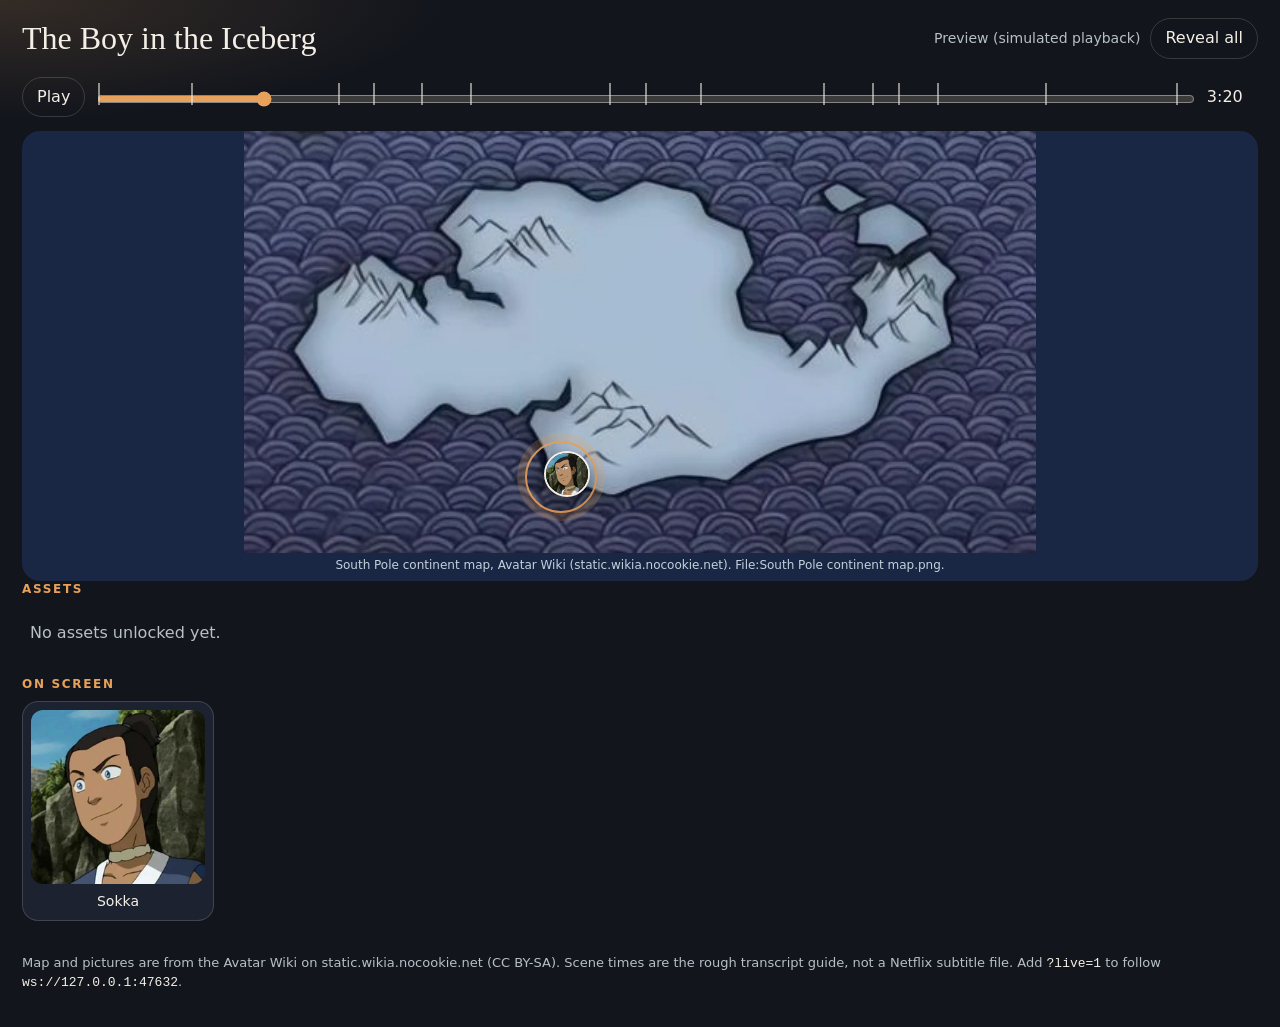
==== index.html @ 8153509a "Who's Here companion preview" ====
<!DOCTYPE html>
<html lang="en">
  <head>
    <meta charset="utf-8" />
    <meta name="viewport" content="width=device-width, initial-scale=1" />
    <title>Who's Here</title>
    <link rel="stylesheet" href="app.css" />
  </head>
  <body>
    <header>
      <h1 id="title">The Boy in the Iceberg</h1>
      <div class="cluster">
        <p id="connection">Preview (simulated playback)</p>
        <button id="reveal-all" type="button" aria-pressed="false">Reveal all</button>
      </div>
    </header>

    <div class="progress">
      <button id="play" type="button">Play</button>
      <div class="track">
        <input id="scrub" type="range" min="0" max="1365" value="200" aria-label="Episode position" />
        <div id="markers"></div>
      </div>
      <span id="clock">3:20</span>
    </div>

    <div id="stage">
      <div id="map-view">
        <div id="map-stage">
          <img id="map" alt="South Pole continent, Avatar Wiki map" src="images/south-pole-map.png" />
          <div id="scene-ring" hidden></div>
          <div id="pins"></div>
        </div>
        <p id="map-credit"></p>
      </div>
      <div id="detail" hidden>
        <button id="back" type="button">Back to map</button>
        <div id="detail-body"></div>
      </div>
    </div>

    <section>
      <h2>Assets</h2>
      <div id="assets" class="row"></div>
    </section>

    <section>
      <h2>On screen</h2>
      <div id="onscreen" class="row"></div>
    </section>

    <svg id="arrow" aria-hidden="true">
      <line id="arrow-line"></line>
    </svg>
    <p id="offmap" hidden>Asset not on map</p>

    <footer>
      <p>
        Map and pictures are from the Avatar Wiki on static.wikia.nocookie.net (CC BY-SA). Scene times are the
        rough transcript guide, not a Netflix subtitle file. Add <code>?live=1</code> to follow
        <code>ws://127.0.0.1:47632</code>.
      </p>
    </footer>
    <script src="lookup.js"></script>
    <script src="app.js"></script>
  </body>
</html>
---- app.css ----
:root {
  color-scheme: dark;
  --bg: #12151c;
  --ink: #f4efe6;
  --muted: #b7c0c8;
  --amber: #e7a15a;
  --line: rgba(244, 239, 230, 0.16);
  --card: #1c2230;
}

* { box-sizing: border-box; }

body {
  margin: 0;
  min-height: 100vh;
  background:
    radial-gradient(900px 240px at 0% 0%, rgba(231, 161, 90, 0.16), transparent 50%),
    var(--bg);
  color: var(--ink);
  font: 16px/1.4 "Segoe UI", system-ui, sans-serif;
}

header {
  display: flex;
  justify-content: space-between;
  align-items: center;
  gap: 16px;
  padding: 16px 22px 8px;
}

h1 {
  margin: 0;
  font-family: Palatino, Georgia, serif;
  font-weight: 500;
  font-size: 32px;
}

h2 {
  margin: 0 0 8px;
  padding: 0 22px;
  font-size: 12px;
  letter-spacing: 0.14em;
  text-transform: uppercase;
  color: var(--amber);
}

.cluster { display: flex; align-items: center; gap: 10px; }

#connection {
  margin: 0;
  color: var(--muted);
  font-size: 14px;
}

button, .card {
  font: inherit;
  color: inherit;
  background: transparent;
  border: 1px solid var(--line);
  border-radius: 999px;
  cursor: pointer;
}

#reveal-all, #play, #back {
  padding: 8px 14px;
}

#reveal-all[aria-pressed="true"], #play.on {
  background: var(--amber);
  color: #1b130c;
  border-color: transparent;
  font-weight: 650;
}

.progress {
  display: grid;
  grid-template-columns: auto 1fr auto;
  gap: 12px;
  align-items: center;
  padding: 8px 22px 14px;
}

.track { position: relative; height: 28px; }

#scrub {
  position: absolute;
  inset: 8px 0 auto;
  width: 100%;
  margin: 0;
  accent-color: var(--amber);
}

#markers { position: absolute; inset: 0; pointer-events: none; }

.marker {
  position: absolute;
  top: 0;
  width: 2px;
  height: 22px;
  background: rgba(244, 239, 230, 0.55);
  transform: translateX(-1px);
  pointer-events: auto;
}

.marker:hover::after {
  content: attr(data-name);
  position: absolute;
  left: 50%;
  top: 24px;
  transform: translateX(-50%);
  white-space: nowrap;
  background: #0e1218;
  border: 1px solid var(--line);
  color: var(--ink);
  padding: 4px 8px;
  border-radius: 8px;
  font-size: 12px;
  z-index: 3;
}

#clock { font-variant-numeric: tabular-nums; min-width: 3.2em; }

#stage {
  height: 50vh;
  margin: 0 22px;
  border-radius: 18px;
  overflow: hidden;
  background: #1a2744;
  position: relative;
}

#map-view, #detail { height: 100%; }

#map-stage {
  position: relative;
  height: calc(100% - 28px);
  width: min(100%, calc((50vh - 28px) * 539 / 287));
  margin: 0 auto;
}

#map { width: 100%; height: 100%; object-fit: fill; display: block; }

#scene-ring {
  position: absolute;
  width: 72px;
  height: 72px;
  border-radius: 50%;
  border: 2px solid rgba(231, 161, 90, 0.9);
  box-shadow: 0 0 0 8px rgba(231, 161, 90, 0.2);
  transform: translate(-50%, -50%);
  pointer-events: none;
}

.pin {
  position: absolute;
  width: 46px;
  height: 46px;
  border-radius: 50%;
  overflow: hidden;
  transform: translate(-50%, -50%);
  border: 2px solid #f4efe6;
  background: #10141c;
  box-shadow: 0 6px 16px rgba(0, 0, 0, 0.35);
}

.pin.place, .pin.object { width: 36px; height: 36px; border-radius: 8px; }
.pin img { width: 100%; height: 100%; object-fit: cover; }

#map-credit {
  margin: 0;
  padding: 4px 10px 6px;
  color: #c5d0dc;
  font-size: 12px;
  text-align: center;
}

#detail { padding: 18px 22px; overflow: auto; background: #141a24; }
#detail h3 { margin: 8px 0; font-family: Palatino, Georgia, serif; font-size: 28px; }
#detail img { width: 180px; border-radius: 12px; }
#detail li { margin: 8px 0; }
#detail a { color: var(--amber); }

.row {
  display: flex;
  gap: 12px;
  overflow-x: auto;
  padding: 0 22px 16px;
  scroll-snap-type: x mandatory;
}

.card {
  flex: 0 0 calc((100% - 84px) / 6);
  min-width: 140px;
  scroll-snap-align: start;
  border-radius: 16px;
  padding: 8px;
  background: var(--card);
  text-align: center;
}

.card img {
  width: 100%;
  aspect-ratio: 1;
  object-fit: cover;
  border-radius: 12px;
  background: #0e1218;
  display: block;
}

.card span { display: block; margin-top: 8px; font-size: 14px; }

.card.speaking { box-shadow: 0 0 0 3px var(--speak, var(--amber)); }

#arrow {
  position: fixed;
  inset: 0;
  width: 100%;
  height: 100%;
  pointer-events: none;
  z-index: 5;
}

#arrow-line {
  stroke: #f4efe6;
  stroke-width: 2;
  marker-end: url(#arrowhead);
}

#offmap {
  position: fixed;
  z-index: 6;
  margin: 0;
  padding: 4px 8px;
  border-radius: 8px;
  background: #0e1218;
  border: 1px solid var(--line);
  font-size: 12px;
}

footer { padding: 4px 22px 24px; color: var(--muted); font-size: 13px; }
footer code { color: var(--ink); }

.empty { color: var(--muted); padding: 0 8px; }

@media (max-width: 800px) {
  h1 { font-size: 24px; }
  header { align-items: flex-start; flex-direction: column; }
  .card { flex-basis: 42vw; }
}
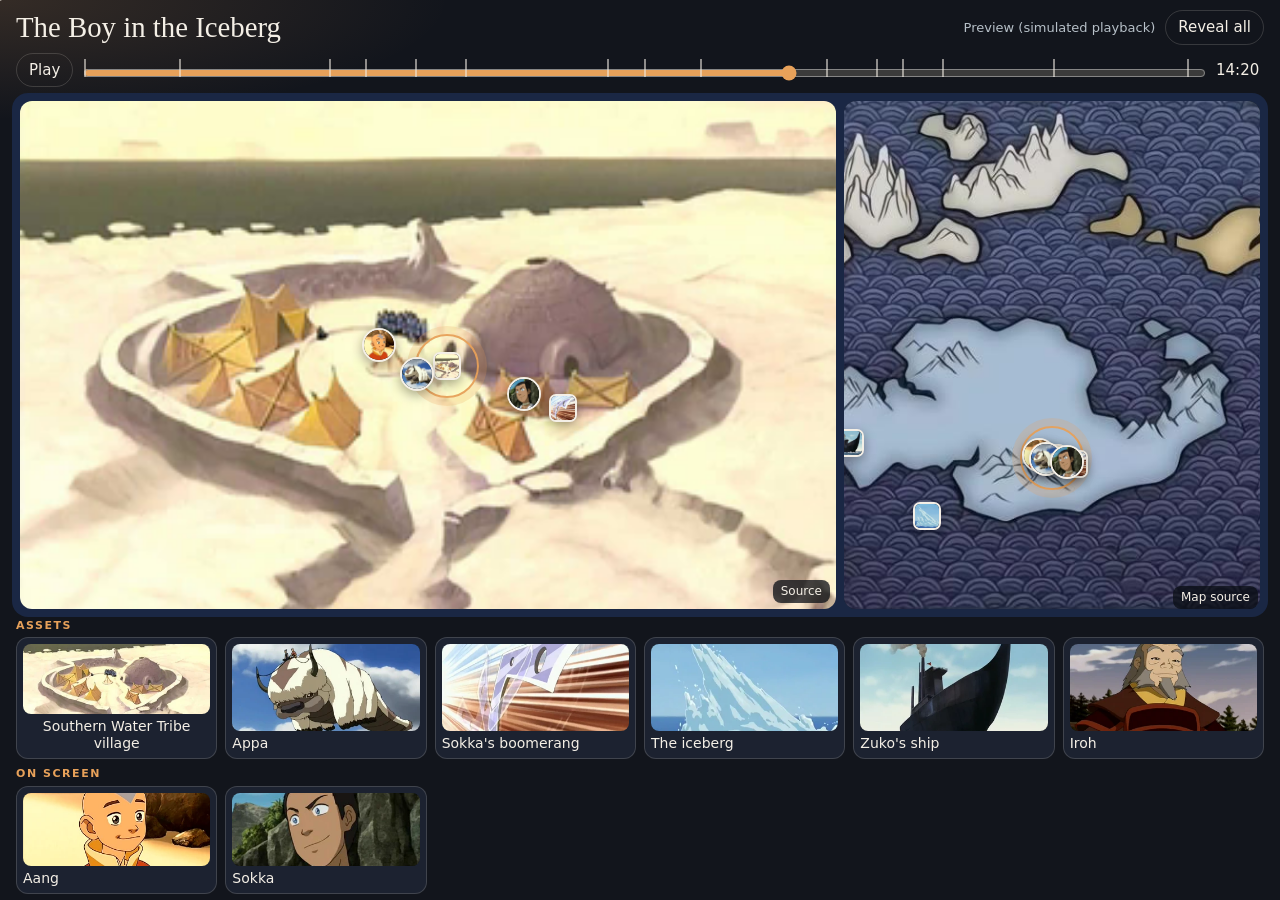
==== commit faf036da: "Round 2 GUI changes" ====
--- a/index.html
+++ b/index.html
@@ -26,12 +26,17 @@
 
     <div id="stage">
       <div id="map-view">
-        <div id="map-stage">
-          <img id="map" alt="South Pole continent, Avatar Wiki map" src="images/south-pole-map.png" />
-          <div id="scene-ring" hidden></div>
-          <div id="pins"></div>
+        <div id="map-row">
+          <div id="insets"></div>
+          <div id="world-panel">
+            <div id="world-view">
+              <img id="world-map" alt="Avatar world map" />
+              <div id="scene-ring" hidden></div>
+              <div id="world-pins"></div>
+            </div>
+          </div>
         </div>
-        <p id="map-credit"></p>
+        <a id="map-source" class="source-link" target="_blank" rel="noopener">Map source</a>
       </div>
       <div id="detail" hidden>
         <button id="back" type="button">Back to map</button>
@@ -39,28 +44,40 @@
       </div>
     </div>
 
-    <section>
+    <section class="band">
       <h2>Assets</h2>
       <div id="assets" class="row"></div>
     </section>
 
-    <section>
+    <section class="band">
       <h2>On screen</h2>
       <div id="onscreen" class="row"></div>
     </section>
 
     <svg id="arrow" aria-hidden="true">
-      <line id="arrow-line"></line>
+      <defs>
+        <marker id="arrowhead" markerWidth="8" markerHeight="8" refX="6" refY="3" orient="auto">
+          <path d="M0,0 L7,3 L0,6 Z" fill="#f4efe6"></path>
+        </marker>
+      </defs>
+      <line id="arrow-line" marker-end="url(#arrowhead)"></line>
     </svg>
     <p id="offmap" hidden>Asset not on map</p>
 
-    <footer>
-      <p>
-        Map and pictures are from the Avatar Wiki on static.wikia.nocookie.net (CC BY-SA). Scene times are the
-        rough transcript guide, not a Netflix subtitle file. Add <code>?live=1</code> to follow
-        <code>ws://127.0.0.1:47632</code>.
-      </p>
-    </footer>
+    <dialog id="spoiler-dialog">
+      <form method="dialog">
+        <h3>Show every spoiler?</h3>
+        <p>
+          Reveal all uncovers facts from later in this episode and from later episodes, including things the
+          characters have not reached yet.
+        </p>
+        <div class="dialog-actions">
+          <button value="cancel" type="submit">Cancel</button>
+          <button value="confirm" class="confirm" type="submit">Confirm</button>
+        </div>
+      </form>
+    </dialog>
+
     <script src="lookup.js"></script>
     <script src="app.js"></script>
   </body>
--- a/app.css
+++ b/app.css
@@ -10,46 +10,57 @@
 
 * { box-sizing: border-box; }
 
+html, body {
+  height: 100%;
+  overflow: hidden;
+}
+
 body {
   margin: 0;
-  min-height: 100vh;
+  height: 100vh;
+  display: grid;
+  grid-template-rows: auto auto minmax(0, 1fr) minmax(92px, 16.5vh) minmax(84px, 15vh);
   background:
     radial-gradient(900px 240px at 0% 0%, rgba(231, 161, 90, 0.16), transparent 50%),
     var(--bg);
   color: var(--ink);
-  font: 16px/1.4 "Segoe UI", system-ui, sans-serif;
+  font: 15px/1.35 "Segoe UI", system-ui, sans-serif;
 }
 
 header {
   display: flex;
   justify-content: space-between;
   align-items: center;
-  gap: 16px;
-  padding: 16px 22px 8px;
+  gap: 12px;
+  padding: 8px 16px 2px;
+  min-height: 0;
 }
 
 h1 {
   margin: 0;
   font-family: Palatino, Georgia, serif;
   font-weight: 500;
-  font-size: 32px;
+  font-size: clamp(20px, 3.2vh, 32px);
+  white-space: nowrap;
 }
 
 h2 {
-  margin: 0 0 8px;
-  padding: 0 22px;
-  font-size: 12px;
+  margin: 0;
+  padding: 2px 16px 0;
+  font-size: 11px;
   letter-spacing: 0.14em;
   text-transform: uppercase;
   color: var(--amber);
-}
-
-.cluster { display: flex; align-items: center; gap: 10px; }
+  flex: 0 0 auto;
+}
+
+.cluster { display: flex; align-items: center; gap: 10px; min-width: 0; }
 
 #connection {
   margin: 0;
   color: var(--muted);
-  font-size: 14px;
+  font-size: 13px;
+  white-space: nowrap;
 }
 
 button, .card {
@@ -61,8 +72,8 @@
   cursor: pointer;
 }
 
-#reveal-all, #play, #back {
-  padding: 8px 14px;
+#reveal-all, #play {
+  padding: 6px 12px;
 }
 
 #reveal-all[aria-pressed="true"], #play.on {
@@ -75,16 +86,17 @@
 .progress {
   display: grid;
   grid-template-columns: auto 1fr auto;
-  gap: 12px;
+  gap: 10px;
   align-items: center;
-  padding: 8px 22px 14px;
-}
-
-.track { position: relative; height: 28px; }
+  padding: 4px 16px 6px;
+  min-height: 0;
+}
+
+.track { position: relative; height: 22px; }
 
 #scrub {
   position: absolute;
-  inset: 8px 0 auto;
+  inset: 6px 0 auto;
   width: 100%;
   margin: 0;
   accent-color: var(--amber);
@@ -96,7 +108,7 @@
   position: absolute;
   top: 0;
   width: 2px;
-  height: 22px;
+  height: 18px;
   background: rgba(244, 239, 230, 0.55);
   transform: translateX(-1px);
   pointer-events: auto;
@@ -106,24 +118,24 @@
   content: attr(data-name);
   position: absolute;
   left: 50%;
-  top: 24px;
+  top: 20px;
   transform: translateX(-50%);
   white-space: nowrap;
   background: #0e1218;
   border: 1px solid var(--line);
   color: var(--ink);
-  padding: 4px 8px;
+  padding: 3px 7px;
   border-radius: 8px;
   font-size: 12px;
-  z-index: 3;
+  z-index: 4;
 }
 
 #clock { font-variant-numeric: tabular-nums; min-width: 3.2em; }
 
 #stage {
-  height: 50vh;
-  margin: 0 22px;
-  border-radius: 18px;
+  min-height: 0;
+  margin: 0 12px;
+  border-radius: 16px;
   overflow: hidden;
   background: #1a2744;
   position: relative;
@@ -131,83 +143,172 @@
 
 #map-view, #detail { height: 100%; }
 
-#map-stage {
+#map-row {
+  display: flex;
+  flex-direction: row;
+  height: 100%;
+  gap: 8px;
+  padding: 8px;
+  min-width: 0;
+}
+
+#insets {
+  flex: 1 1 auto;
+  min-width: 0;
+  display: flex;
+  gap: 8px;
+  height: 100%;
+}
+
+.inset {
   position: relative;
-  height: calc(100% - 28px);
-  width: min(100%, calc((50vh - 28px) * 539 / 287));
-  margin: 0 auto;
-}
-
-#map { width: 100%; height: 100%; object-fit: fill; display: block; }
-
-#scene-ring {
-  position: absolute;
-  width: 72px;
-  height: 72px;
+  flex: 1 1 0;
+  min-width: 0;
+  height: 100%;
+  border-radius: 12px;
+  overflow: hidden;
+  background: #101820;
+}
+
+.inset-img {
+  width: 100%;
+  height: 100%;
+  object-fit: cover;
+  display: block;
+}
+
+#world-panel {
+  flex: 0 0 auto;
+  height: 100%;
+  aspect-ratio: 0.82;
+  max-width: 68%;
+  position: relative;
+  border-radius: 12px;
+  overflow: hidden;
+  background: #101820;
+}
+
+#world-view { position: absolute; inset: 0; overflow: hidden; }
+
+#world-map {
+  position: absolute;
+  max-width: none;
+  display: block;
+}
+
+#scene-ring, .inset-ring {
+  position: absolute;
+  width: 64px;
+  height: 64px;
   border-radius: 50%;
-  border: 2px solid rgba(231, 161, 90, 0.9);
-  box-shadow: 0 0 0 8px rgba(231, 161, 90, 0.2);
+  border: 2px solid rgba(231, 161, 90, 0.95);
+  box-shadow: 0 0 0 8px rgba(231, 161, 90, 0.22);
   transform: translate(-50%, -50%);
   pointer-events: none;
 }
 
 .pin {
   position: absolute;
-  width: 46px;
-  height: 46px;
+  width: 34px;
+  height: 34px;
   border-radius: 50%;
   overflow: hidden;
   transform: translate(-50%, -50%);
   border: 2px solid #f4efe6;
   background: #10141c;
-  box-shadow: 0 6px 16px rgba(0, 0, 0, 0.35);
-}
-
-.pin.place, .pin.object { width: 36px; height: 36px; border-radius: 8px; }
-.pin img { width: 100%; height: 100%; object-fit: cover; }
-
-#map-credit {
-  margin: 0;
-  padding: 4px 10px 6px;
-  color: #c5d0dc;
+  box-shadow: 0 4px 12px rgba(0, 0, 0, 0.35);
+  padding: 0;
+  z-index: 2;
+}
+
+.pin.place, .pin.object { width: 28px; height: 28px; border-radius: 7px; }
+.pin img { width: 100%; height: 100%; object-fit: cover; display: block; pointer-events: none; }
+
+.source-link {
+  position: absolute;
+  right: 10px;
+  bottom: 8px;
+  z-index: 4;
   font-size: 12px;
-  text-align: center;
-}
-
-#detail { padding: 18px 22px; overflow: auto; background: #141a24; }
-#detail h3 { margin: 8px 0; font-family: Palatino, Georgia, serif; font-size: 28px; }
-#detail img { width: 180px; border-radius: 12px; }
-#detail li { margin: 8px 0; }
+  color: #f4efe6;
+  background: rgba(10, 14, 20, 0.75);
+  padding: 3px 8px;
+  border-radius: 8px;
+  text-decoration: none;
+}
+
+.inset .source-link { right: 6px; bottom: 6px; }
+
+#detail { position: relative; background: #141a24; }
+#back {
+  position: absolute;
+  top: 12px;
+  right: 12px;
+  z-index: 4;
+  padding: 12px 20px;
+  font-size: 18px;
+  border-radius: 12px;
+  background: var(--amber);
+  color: #1b130c;
+  border-color: transparent;
+  font-weight: 700;
+}
+#detail-body {
+  height: 100%;
+  overflow: auto;
+  padding: 16px 210px 16px 20px;
+}
+#detail h3 { margin: 8px 0; font-family: Palatino, Georgia, serif; font-size: clamp(22px, 3vh, 30px); }
+#detail img { width: min(180px, 22vh); border-radius: 12px; }
+#detail li { margin: 6px 0; }
 #detail a { color: var(--amber); }
 
+.band {
+  min-height: 0;
+  display: flex;
+  flex-direction: column;
+}
+
 .row {
-  display: flex;
-  gap: 12px;
+  flex: 1 1 auto;
+  min-height: 0;
+  display: flex;
+  gap: 8px;
   overflow-x: auto;
-  padding: 0 22px 16px;
-  scroll-snap-type: x mandatory;
+  overflow-y: hidden;
+  padding: 4px 16px 6px;
 }
 
 .card {
-  flex: 0 0 calc((100% - 84px) / 6);
-  min-width: 140px;
+  flex: 0 0 calc((100% - 40px) / 6);
+  min-width: 0;
+  height: 100%;
   scroll-snap-align: start;
-  border-radius: 16px;
-  padding: 8px;
+  border-radius: 12px;
+  padding: 6px;
   background: var(--card);
   text-align: center;
+  display: flex;
+  flex-direction: column;
 }
 
 .card img {
   width: 100%;
-  aspect-ratio: 1;
+  flex: 1 1 auto;
+  min-height: 0;
   object-fit: cover;
-  border-radius: 12px;
+  border-radius: 8px;
   background: #0e1218;
   display: block;
 }
 
-.card span { display: block; margin-top: 8px; font-size: 14px; }
+.card span {
+  display: block;
+  margin-top: 4px;
+  font-size: clamp(11px, 1.6vh, 14px);
+  line-height: 1.2;
+  flex: 0 0 auto;
+}
 
 .card.speaking { box-shadow: 0 0 0 3px var(--speak, var(--amber)); }
 
@@ -217,33 +318,48 @@
   width: 100%;
   height: 100%;
   pointer-events: none;
-  z-index: 5;
+  z-index: 6;
 }
 
 #arrow-line {
   stroke: #f4efe6;
   stroke-width: 2;
-  marker-end: url(#arrowhead);
 }
 
 #offmap {
   position: fixed;
-  z-index: 6;
+  z-index: 7;
   margin: 0;
   padding: 4px 8px;
   border-radius: 8px;
   background: #0e1218;
   border: 1px solid var(--line);
   font-size: 12px;
-}
-
-footer { padding: 4px 22px 24px; color: var(--muted); font-size: 13px; }
-footer code { color: var(--ink); }
-
-.empty { color: var(--muted); padding: 0 8px; }
-
-@media (max-width: 800px) {
-  h1 { font-size: 24px; }
-  header { align-items: flex-start; flex-direction: column; }
-  .card { flex-basis: 42vw; }
-}
+  transform: translate(-50%, -100%);
+  pointer-events: none;
+}
+
+.empty { color: var(--muted); margin: auto 8px; }
+
+dialog {
+  background: #1c2230;
+  color: var(--ink);
+  border: 1px solid var(--line);
+  border-radius: 16px;
+  padding: 22px;
+  max-width: 440px;
+}
+
+dialog::backdrop { background: rgba(0, 0, 0, 0.6); }
+
+dialog h3 { margin: 0 0 8px; font-family: Palatino, Georgia, serif; font-size: 26px; }
+dialog p { margin: 0 0 16px; color: var(--muted); }
+
+.dialog-actions { display: flex; justify-content: flex-end; gap: 8px; }
+.dialog-actions button { padding: 8px 14px; }
+.dialog-actions .confirm {
+  background: var(--amber);
+  color: #1b130c;
+  border-color: transparent;
+  font-weight: 700;
+}
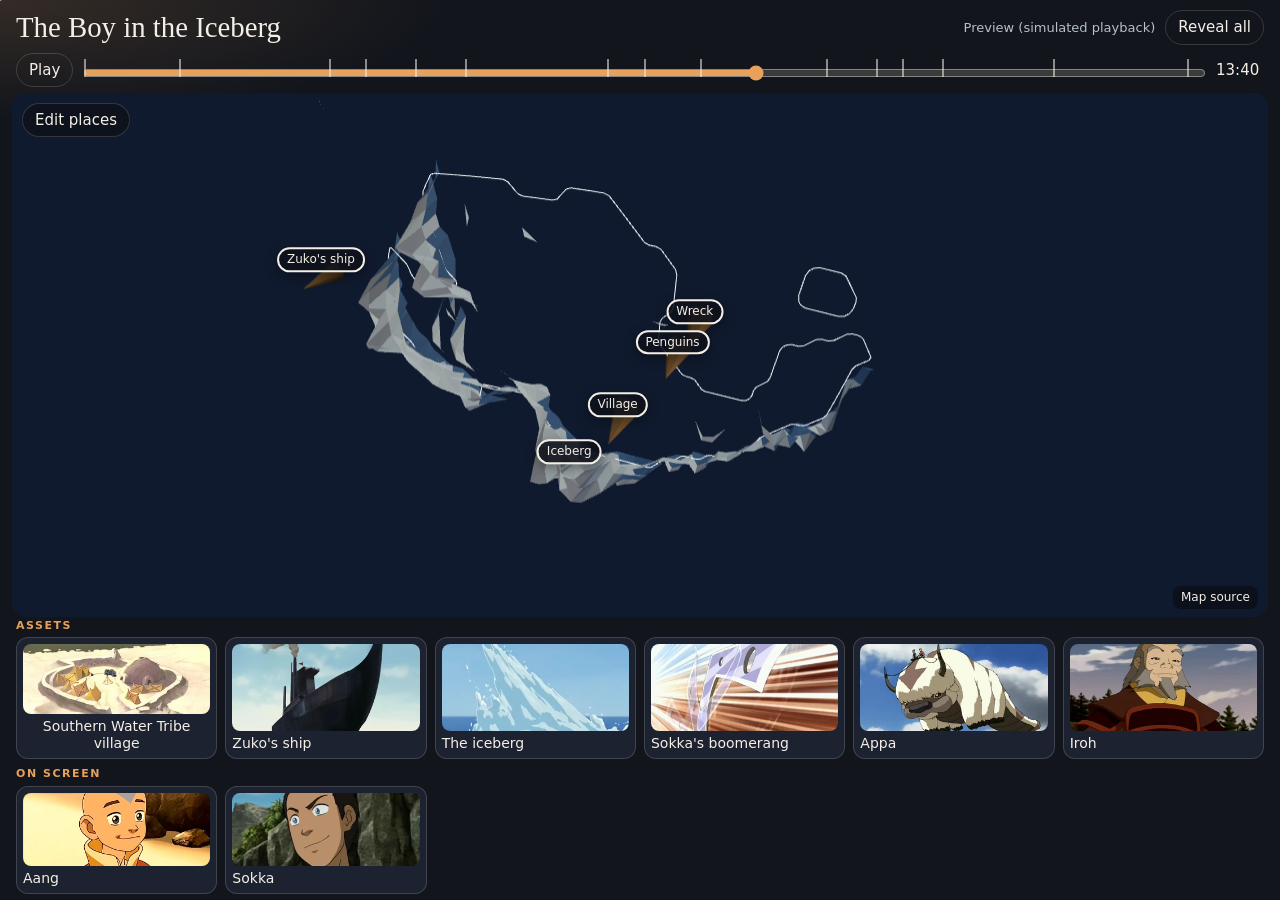
==== commit 969efa60: "3D South Pole globe prototype" ====
--- a/index.html
+++ b/index.html
@@ -19,24 +19,20 @@
       <button id="play" type="button">Play</button>
       <div class="track">
         <input id="scrub" type="range" min="0" max="1365" value="200" aria-label="Episode position" />
-        <div id="markers"></div>
+        <div id="scene-markers"></div>
       </div>
       <span id="clock">3:20</span>
     </div>
 
     <div id="stage">
       <div id="map-view">
-        <div id="map-row">
-          <div id="insets"></div>
-          <div id="world-panel">
-            <div id="world-view">
-              <img id="world-map" alt="Avatar world map" />
-              <div id="scene-ring" hidden></div>
-              <div id="world-pins"></div>
-            </div>
-          </div>
+        <canvas id="globe"></canvas>
+        <div id="marker-layer"></div>
+        <div id="globe-tools">
+          <button id="edit-places" type="button">Edit places</button>
+          <button id="copy-places" type="button" hidden>Copy JSON</button>
         </div>
-        <a id="map-source" class="source-link" target="_blank" rel="noopener">Map source</a>
+        <a id="map-source" class="source-link" href="https://avatar.fandom.com/wiki/File:Avatar_world_map.jpeg" target="_blank" rel="noopener">Map source</a>
       </div>
       <div id="detail" hidden>
         <button id="back" type="button">Back to map</button>
@@ -79,6 +75,6 @@
     </dialog>
 
     <script src="lookup.js"></script>
-    <script src="app.js"></script>
+    <script type="module" src="app.js"></script>
   </body>
 </html>
--- a/app.css
+++ b/app.css
@@ -102,7 +102,7 @@
   accent-color: var(--amber);
 }
 
-#markers { position: absolute; inset: 0; pointer-events: none; }
+#scene-markers { position: absolute; inset: 0; pointer-events: none; }
 
 .marker {
   position: absolute;
@@ -142,87 +142,46 @@
 }
 
 #map-view, #detail { height: 100%; }
-
-#map-row {
-  display: flex;
-  flex-direction: row;
-  height: 100%;
+#map-view { position: relative; }
+
+#globe { width: 100%; height: 100%; display: block; }
+
+#marker-layer { position: absolute; inset: 0; pointer-events: none; }
+
+#marker-layer .pin {
+  width: auto;
+  height: auto;
+  overflow: visible;
+  border-radius: 999px;
+  padding: 3px 8px;
+  font-size: 12px;
+  line-height: 1.2;
+  white-space: nowrap;
+  transform: translate(-50%, -130%);
+  background: rgba(14, 18, 28, 0.88);
+}
+
+#marker-layer.editing .pin { cursor: grab; }
+#marker-layer .pin { pointer-events: auto; }
+
+#globe-tools {
+  position: absolute;
+  top: 10px;
+  left: 10px;
+  z-index: 4;
+  display: flex;
   gap: 8px;
-  padding: 8px;
-  min-width: 0;
-}
-
-#insets {
-  flex: 1 1 auto;
-  min-width: 0;
-  display: flex;
-  gap: 8px;
-  height: 100%;
-}
-
-.inset {
-  position: relative;
-  flex: 1 1 0;
-  min-width: 0;
-  height: 100%;
-  border-radius: 12px;
-  overflow: hidden;
-  background: #101820;
-}
-
-.inset-img {
-  width: 100%;
-  height: 100%;
-  object-fit: cover;
-  display: block;
-}
-
-#world-panel {
-  flex: 0 0 auto;
-  height: 100%;
-  aspect-ratio: 0.82;
-  max-width: 68%;
-  position: relative;
-  border-radius: 12px;
-  overflow: hidden;
-  background: #101820;
-}
-
-#world-view { position: absolute; inset: 0; overflow: hidden; }
-
-#world-map {
-  position: absolute;
-  max-width: none;
-  display: block;
-}
-
-#scene-ring, .inset-ring {
-  position: absolute;
-  width: 64px;
-  height: 64px;
-  border-radius: 50%;
-  border: 2px solid rgba(231, 161, 90, 0.95);
-  box-shadow: 0 0 0 8px rgba(231, 161, 90, 0.22);
-  transform: translate(-50%, -50%);
-  pointer-events: none;
-}
+}
+
+#globe-tools button { padding: 6px 12px; background: rgba(14, 18, 28, 0.88); }
+#edit-places.on { background: var(--amber); color: #1b130c; border-color: transparent; font-weight: 700; }
 
 .pin {
   position: absolute;
-  width: 34px;
-  height: 34px;
-  border-radius: 50%;
-  overflow: hidden;
-  transform: translate(-50%, -50%);
   border: 2px solid #f4efe6;
-  background: #10141c;
   box-shadow: 0 4px 12px rgba(0, 0, 0, 0.35);
-  padding: 0;
   z-index: 2;
 }
-
-.pin.place, .pin.object { width: 28px; height: 28px; border-radius: 7px; }
-.pin img { width: 100%; height: 100%; object-fit: cover; display: block; pointer-events: none; }
 
 .source-link {
   position: absolute;
@@ -236,8 +195,6 @@
   border-radius: 8px;
   text-decoration: none;
 }
-
-.inset .source-link { right: 6px; bottom: 6px; }
 
 #detail { position: relative; background: #141a24; }
 #back {
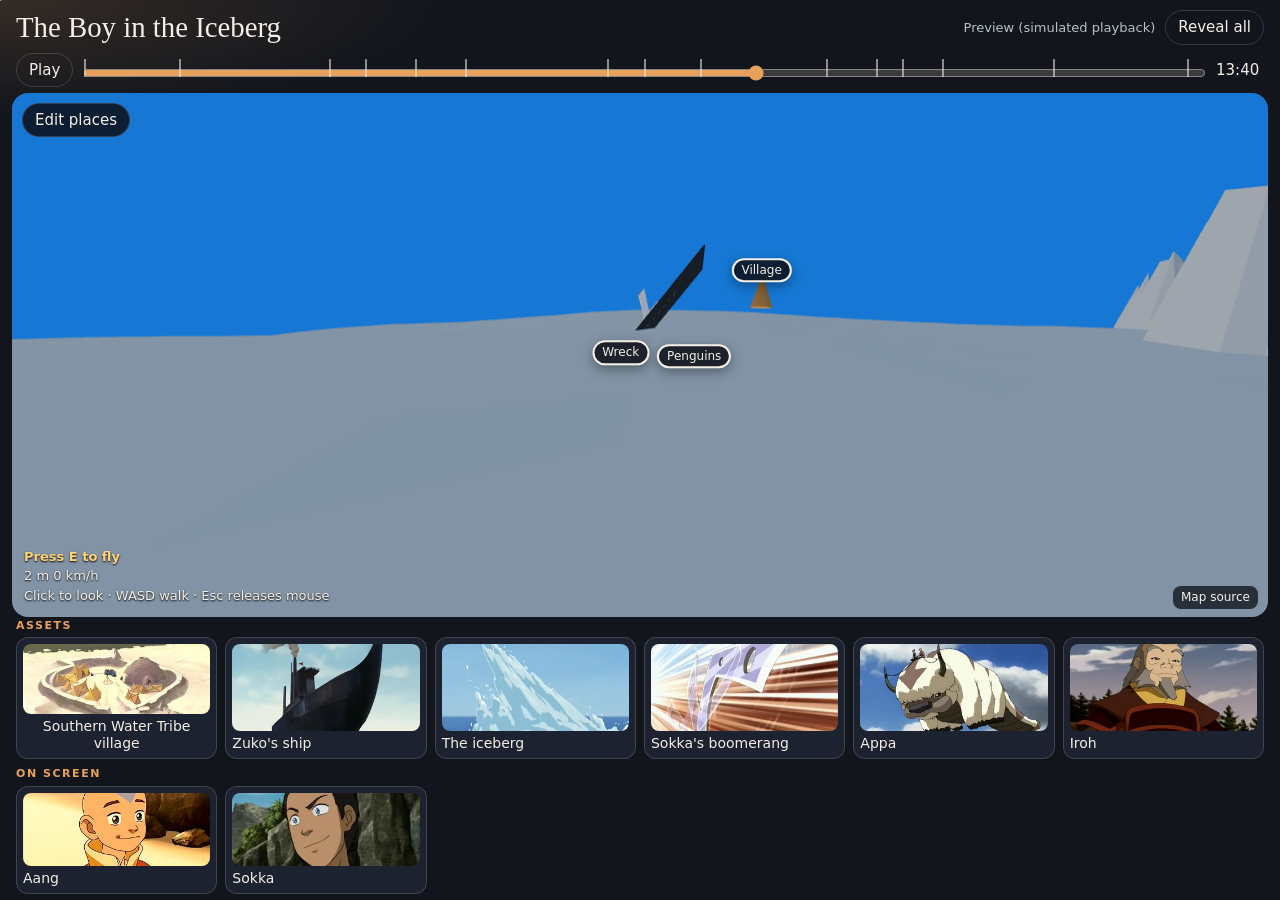
==== commit bbd384dd: "First-person view with plane" ====
--- a/index.html
+++ b/index.html
@@ -27,6 +27,11 @@
     <div id="stage">
       <div id="map-view">
         <canvas id="globe"></canvas>
+        <div id="flight-hud">
+          <p id="flight-prompt" hidden>Press E to fly</p>
+          <p id="flight-readout"></p>
+          <p id="flight-hint"></p>
+        </div>
         <div id="marker-layer"></div>
         <div id="globe-tools">
           <button id="edit-places" type="button">Edit places</button>
--- a/app.css
+++ b/app.css
@@ -174,6 +174,20 @@
 }
 
 #globe-tools button { padding: 6px 12px; background: rgba(14, 18, 28, 0.88); }
+
+#flight-hud {
+  position: absolute;
+  left: 12px;
+  bottom: 10px;
+  z-index: 4;
+  pointer-events: none;
+  color: #f4efe6;
+  text-shadow: 0 1px 2px #000;
+  font-size: 13px;
+}
+#flight-hud p { margin: 0 0 2px; }
+#flight-prompt { color: #ffd27a; font-weight: 700; }
+#flight-readout { font-variant-numeric: tabular-nums; }
 #edit-places.on { background: var(--amber); color: #1b130c; border-color: transparent; font-weight: 700; }
 
 .pin {
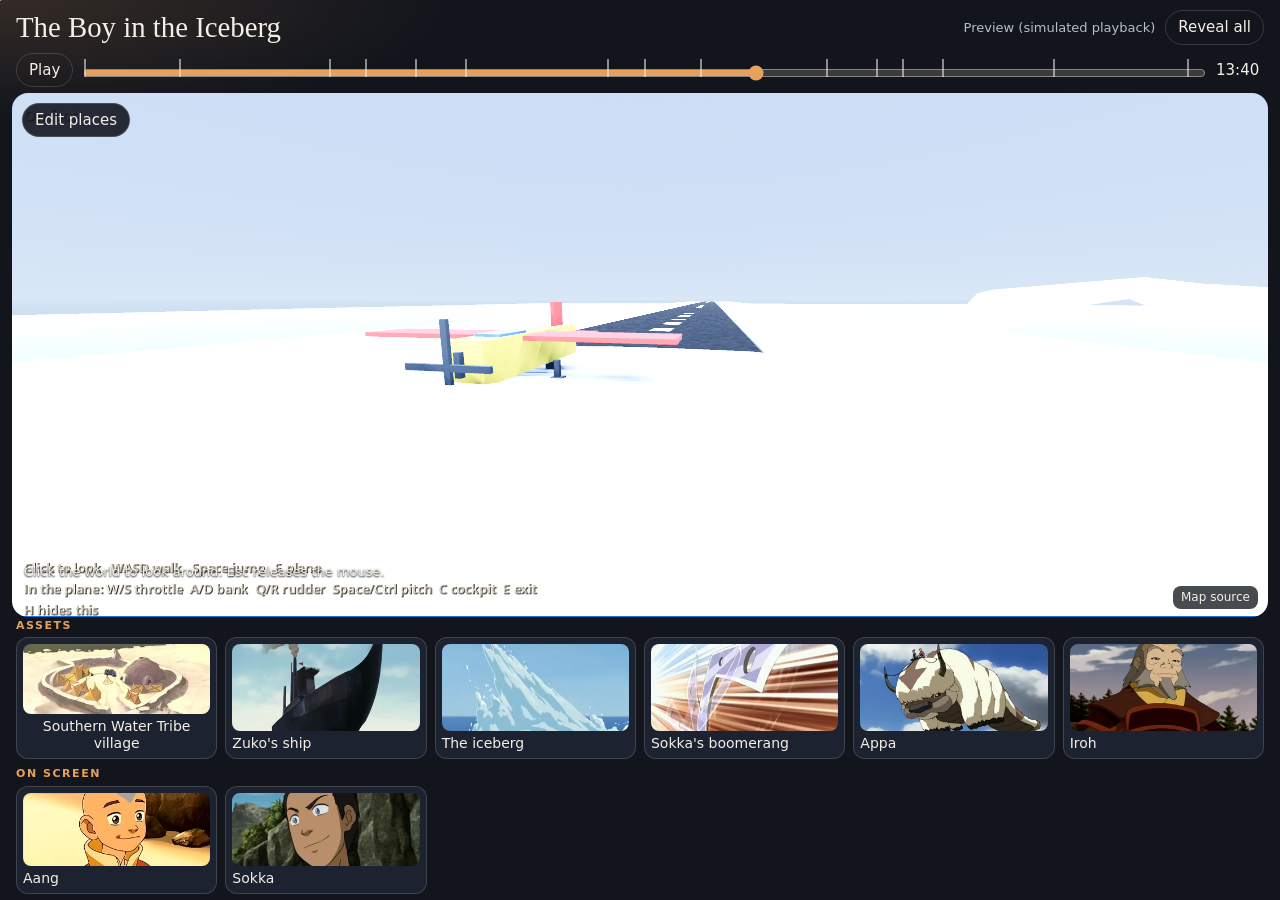
==== commit 52f05b42: "Godot South Pole world" ====
--- a/index.html
+++ b/index.html
@@ -26,12 +26,8 @@
 
     <div id="stage">
       <div id="map-view">
-        <canvas id="globe"></canvas>
-        <div id="flight-hud">
-          <p id="flight-prompt" hidden>Press E to fly</p>
-          <p id="flight-readout"></p>
-          <p id="flight-hint"></p>
-        </div>
+        <iframe id="world-frame" src="world/index.html" title="South Pole"></iframe>
+        <p id="world-hint">Click the world to look around. Esc releases the mouse.</p>
         <div id="marker-layer"></div>
         <div id="globe-tools">
           <button id="edit-places" type="button">Edit places</button>
--- a/app.css
+++ b/app.css
@@ -144,7 +144,18 @@
 #map-view, #detail { height: 100%; }
 #map-view { position: relative; }
 
-#globe { width: 100%; height: 100%; display: block; }
+#world-frame { width: 100%; height: 100%; border: 0; display: block; background: #1678d4; }
+#world-hint {
+  position: absolute;
+  left: 12px;
+  bottom: 36px;
+  z-index: 4;
+  margin: 0;
+  color: #f4efe6;
+  font-size: 13px;
+  text-shadow: 0 1px 2px #000;
+  pointer-events: none;
+}
 
 #marker-layer { position: absolute; inset: 0; pointer-events: none; }
 
